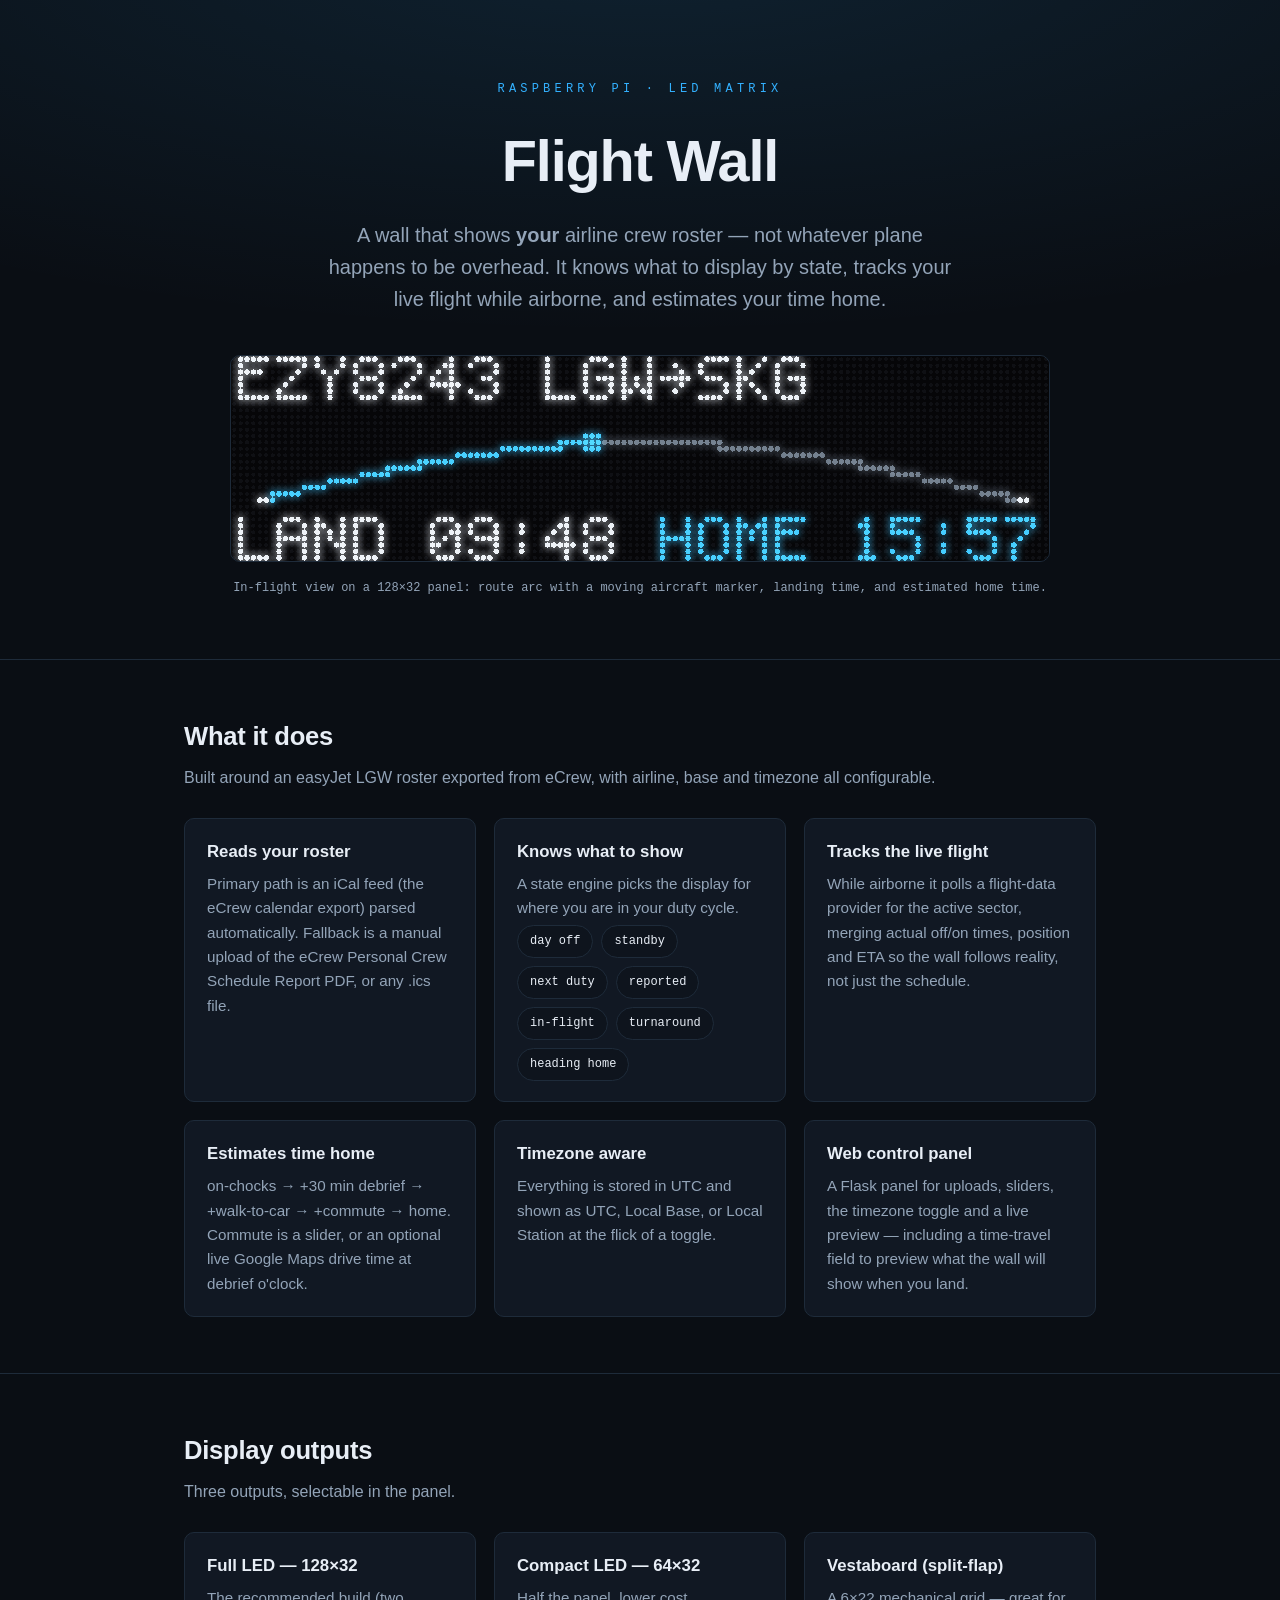
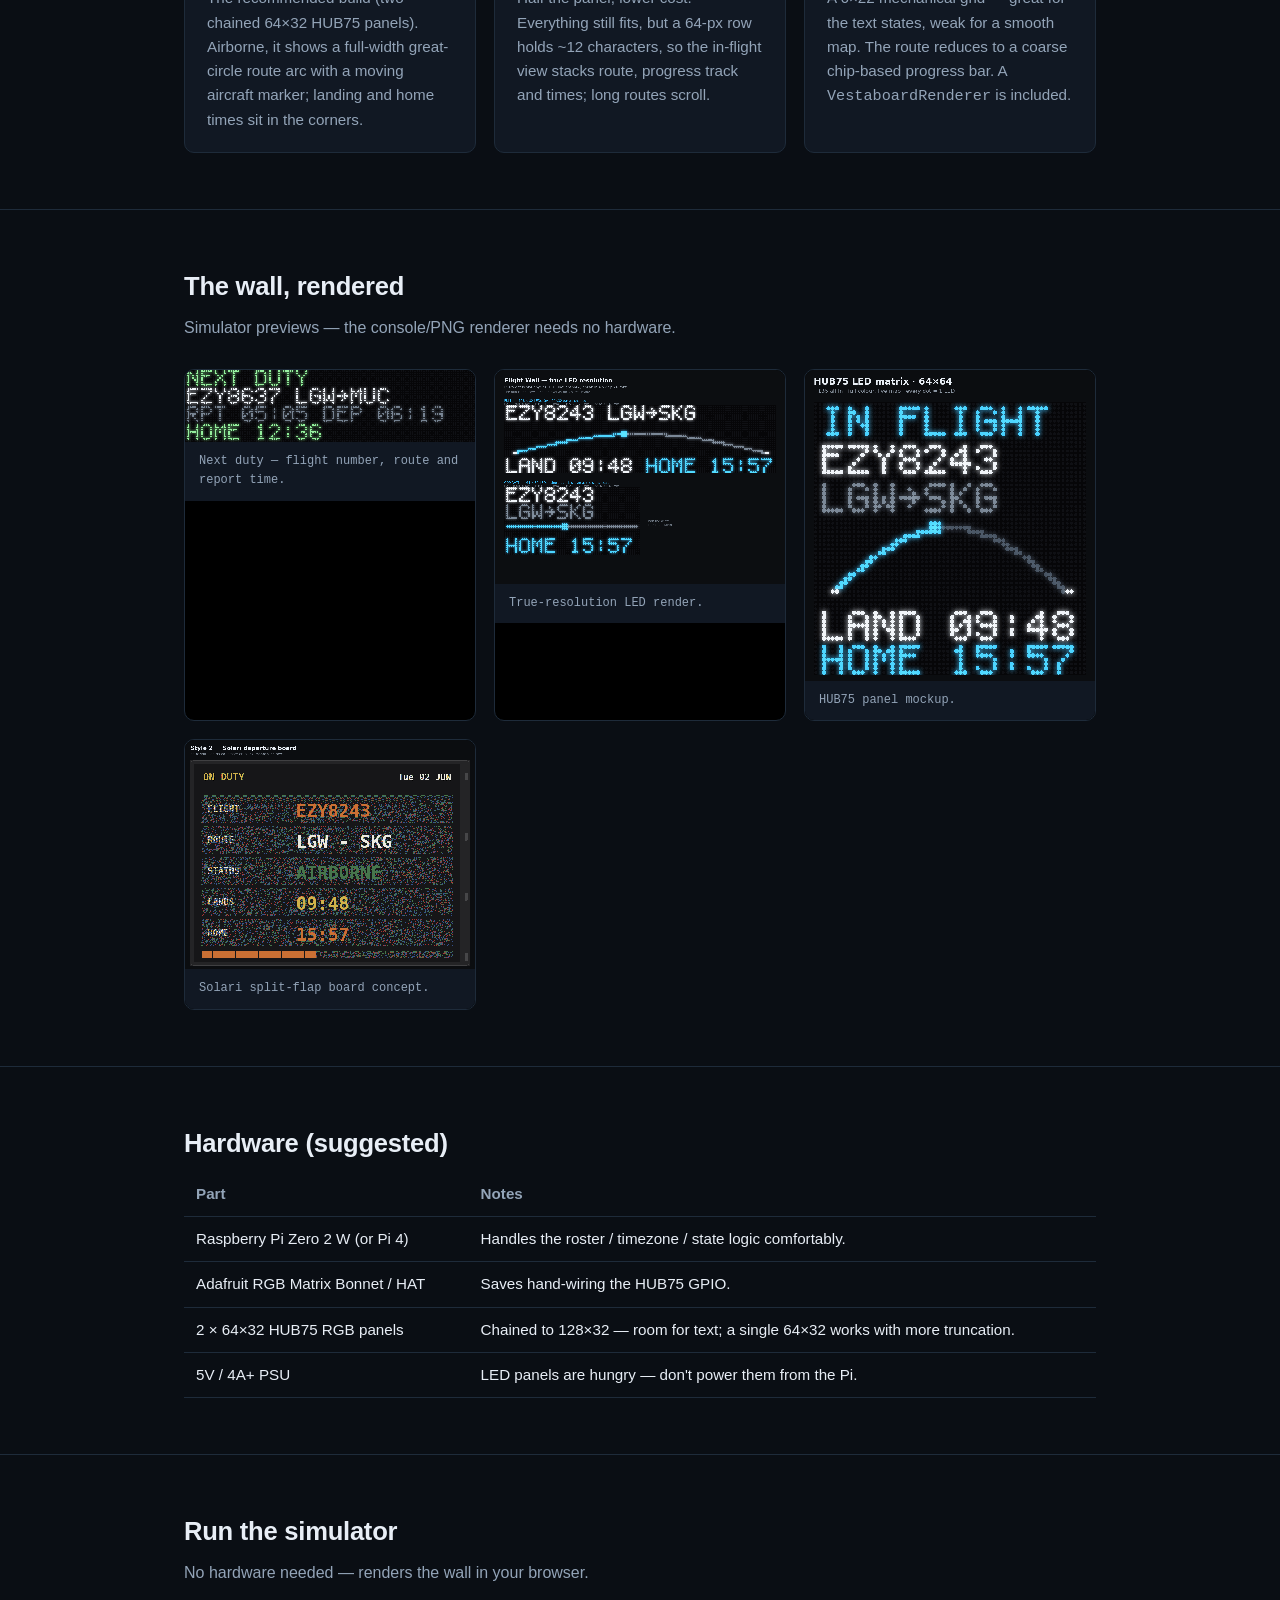
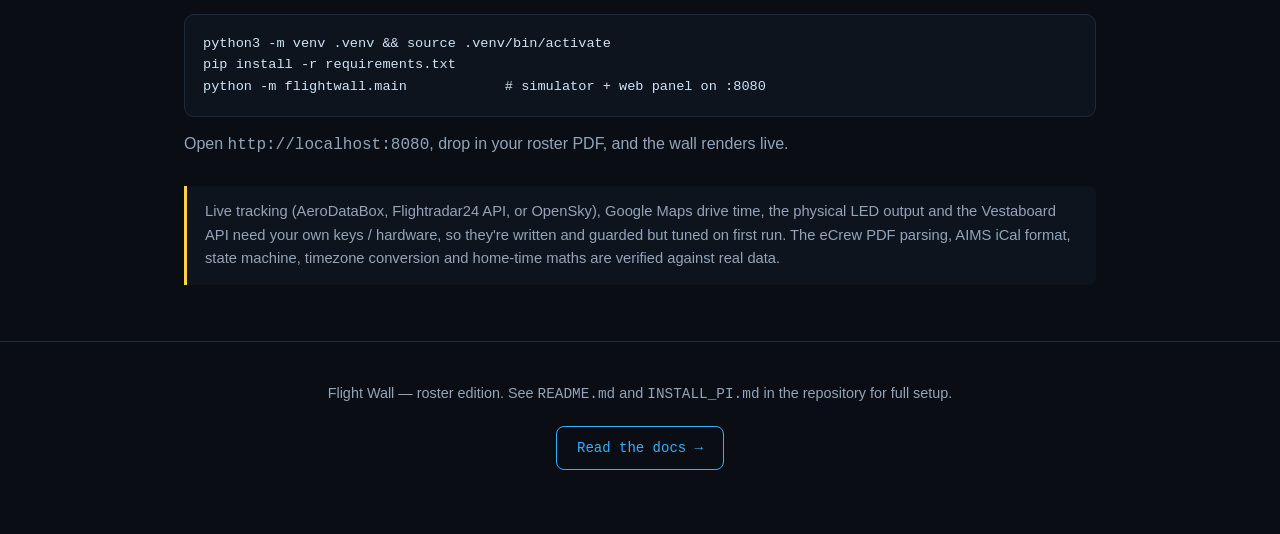
==== index.html @ 9d0b5948 "Add project source and GitHub Pages landing page" ====
<!DOCTYPE html>
<html lang="en">
<head>
<meta charset="utf-8">
<meta name="viewport" content="width=device-width, initial-scale=1">
<title>Flight Wall — roster edition</title>
<meta name="description" content="A Raspberry Pi + LED-matrix wall that shows your airline crew roster, tracks your live flight, and estimates your time home.">
<style>
  :root{
    --bg:#0a0e14; --panel:#111823; --panel2:#0e141d; --line:#1e2b3a;
    --text:#e8eef6; --muted:#93a4b8; --accent:#33b1ff; --accent2:#ffd23f;
    --mono:"SFMono-Regular",Consolas,"Liberation Mono",Menlo,monospace;
  }
  *{box-sizing:border-box}
  body{margin:0;background:var(--bg);color:var(--text);
    font-family:-apple-system,BlinkMacSystemFont,"Segoe UI",Roboto,Helvetica,Arial,sans-serif;
    line-height:1.6;-webkit-font-smoothing:antialiased}
  a{color:var(--accent);text-decoration:none}
  a:hover{text-decoration:underline}
  .wrap{max-width:960px;margin:0 auto;padding:0 24px}
  header{padding:80px 0 48px;text-align:center;border-bottom:1px solid var(--line);
    background:radial-gradient(1200px 400px at 50% -10%,rgba(51,177,255,.12),transparent)}
  .eyebrow{font-family:var(--mono);letter-spacing:.35em;text-transform:uppercase;
    font-size:12px;color:var(--accent);margin-bottom:16px}
  h1{font-size:clamp(2.2rem,6vw,3.6rem);margin:0 0 12px;letter-spacing:-.02em}
  .tag{color:var(--muted);font-size:clamp(1rem,2.4vw,1.25rem);max-width:640px;margin:0 auto}
  .hero-shot{margin:40px auto 0;max-width:820px}
  .hero-shot img{width:100%;border-radius:10px;border:1px solid var(--line);
    image-rendering:pixelated;background:#000}
  .cap{font-family:var(--mono);font-size:12px;color:var(--muted);margin-top:10px;text-align:center}
  section{padding:56px 0;border-bottom:1px solid var(--line)}
  h2{font-size:1.6rem;margin:0 0 8px;letter-spacing:-.01em}
  .lead{color:var(--muted);margin:0 0 28px}
  .grid{display:grid;gap:18px;grid-template-columns:repeat(auto-fit,minmax(240px,1fr))}
  .card{background:var(--panel);border:1px solid var(--line);border-radius:10px;padding:20px 22px}
  .card h3{margin:0 0 6px;font-size:1.05rem}
  .card p{margin:0;color:var(--muted);font-size:.95rem}
  .states{display:flex;flex-wrap:wrap;gap:8px;margin-top:4px}
  .chip{font-family:var(--mono);font-size:12px;color:var(--text);background:var(--panel2);
    border:1px solid var(--line);border-radius:999px;padding:6px 12px}
  .shots{display:grid;gap:18px;grid-template-columns:repeat(auto-fit,minmax(280px,1fr))}
  .shot{background:#000;border:1px solid var(--line);border-radius:10px;overflow:hidden}
  .shot img{width:100%;display:block;image-rendering:pixelated}
  .shot .cap{margin:0;padding:10px 14px;text-align:left;background:var(--panel)}
  table{width:100%;border-collapse:collapse;font-size:.95rem}
  td,th{text-align:left;padding:10px 12px;border-bottom:1px solid var(--line);vertical-align:top}
  th{color:var(--muted);font-weight:600}
  code,pre{font-family:var(--mono)}
  pre{background:var(--panel2);border:1px solid var(--line);border-radius:10px;
    padding:18px;overflow:auto;font-size:.85rem;color:#cfe3f5}
  .outputs{display:grid;gap:18px;grid-template-columns:repeat(auto-fit,minmax(240px,1fr))}
  .note{background:var(--panel2);border-left:3px solid var(--accent2);
    padding:14px 18px;border-radius:0 8px 8px 0;color:var(--muted);font-size:.92rem}
  footer{padding:40px 0 64px;color:var(--muted);font-size:.9rem;text-align:center}
  .cta{display:inline-block;margin-top:20px;font-family:var(--mono);font-size:14px;
    border:1px solid var(--accent);color:var(--accent);padding:10px 20px;border-radius:8px}
  .cta:hover{background:var(--accent);color:#04121e;text-decoration:none}
</style>
</head>
<body>
<header>
  <div class="wrap">
    <div class="eyebrow">Raspberry Pi &middot; LED Matrix</div>
    <h1>Flight&nbsp;Wall</h1>
    <p class="tag">A wall that shows <strong>your</strong> airline crew roster &mdash; not whatever
      plane happens to be overhead. It knows what to display by state, tracks your live flight while
      airborne, and estimates your time home.</p>
    <div class="hero-shot">
      <img src="assets/full_128x32_inflight.png" alt="Full 128x32 LED matrix showing flight EZY8243 LGW to SKG in flight, with a route arc, LAND 09:48 and HOME 15:57">
      <p class="cap">In-flight view on a 128&times;32 panel: route arc with a moving aircraft marker, landing time, and estimated home time.</p>
    </div>
  </div>
</header>

<section>
  <div class="wrap">
    <h2>What it does</h2>
    <p class="lead">Built around an easyJet LGW roster exported from eCrew, with airline, base and timezone all configurable.</p>
    <div class="grid">
      <div class="card">
        <h3>Reads your roster</h3>
        <p>Primary path is an iCal feed (the eCrew calendar export) parsed automatically. Fallback is a manual upload of the eCrew Personal Crew Schedule Report PDF, or any .ics file.</p>
      </div>
      <div class="card">
        <h3>Knows what to show</h3>
        <p>A state engine picks the display for where you are in your duty cycle.</p>
        <div class="states">
          <span class="chip">day off</span><span class="chip">standby</span>
          <span class="chip">next duty</span><span class="chip">reported</span>
          <span class="chip">in-flight</span><span class="chip">turnaround</span>
          <span class="chip">heading home</span>
        </div>
      </div>
      <div class="card">
        <h3>Tracks the live flight</h3>
        <p>While airborne it polls a flight-data provider for the active sector, merging actual off/on times, position and ETA so the wall follows reality, not just the schedule.</p>
      </div>
      <div class="card">
        <h3>Estimates time home</h3>
        <p>on-chocks &rarr; +30&nbsp;min debrief &rarr; +walk-to-car &rarr; +commute &rarr; home. Commute is a slider, or an optional live Google Maps drive time at debrief o'clock.</p>
      </div>
      <div class="card">
        <h3>Timezone aware</h3>
        <p>Everything is stored in UTC and shown as UTC, Local Base, or Local Station at the flick of a toggle.</p>
      </div>
      <div class="card">
        <h3>Web control panel</h3>
        <p>A Flask panel for uploads, sliders, the timezone toggle and a live preview &mdash; including a time-travel field to preview what the wall will show when you land.</p>
      </div>
    </div>
  </div>
</section>

<section>
  <div class="wrap">
    <h2>Display outputs</h2>
    <p class="lead">Three outputs, selectable in the panel.</p>
    <div class="outputs">
      <div class="card">
        <h3>Full LED &mdash; 128&times;32</h3>
        <p>The recommended build (two chained 64&times;32 HUB75 panels). Airborne, it shows a full-width great-circle route arc with a moving aircraft marker; landing and home times sit in the corners.</p>
      </div>
      <div class="card">
        <h3>Compact LED &mdash; 64&times;32</h3>
        <p>Half the panel, lower cost. Everything still fits, but a 64&#8209;px row holds ~12 characters, so the in-flight view stacks route, progress track and times; long routes scroll.</p>
      </div>
      <div class="card">
        <h3>Vestaboard (split-flap)</h3>
        <p>A 6&times;22 mechanical grid &mdash; great for the text states, weak for a smooth map. The route reduces to a coarse chip-based progress bar. A <code>VestaboardRenderer</code> is included.</p>
      </div>
    </div>
  </div>
</section>

<section>
  <div class="wrap">
    <h2>The wall, rendered</h2>
    <p class="lead">Simulator previews &mdash; the console/PNG renderer needs no hardware.</p>
    <div class="shots">
      <div class="shot">
        <img src="assets/full_128x32_nextduty.png" alt="LED matrix next-duty view">
        <p class="cap">Next duty &mdash; flight number, route and report time.</p>
      </div>
      <div class="shot">
        <img src="assets/led_true_resolution.png" alt="True-resolution LED render">
        <p class="cap">True-resolution LED render.</p>
      </div>
      <div class="shot">
        <img src="assets/mock_1_hub75_64x64.png" alt="HUB75 64x64 panel mockup">
        <p class="cap">HUB75 panel mockup.</p>
      </div>
      <div class="shot">
        <img src="assets/epaper_2_solari_board.png" alt="Solari split-flap style board concept">
        <p class="cap">Solari split-flap board concept.</p>
      </div>
    </div>
  </div>
</section>

<section>
  <div class="wrap">
    <h2>Hardware (suggested)</h2>
    <table>
      <tr><th>Part</th><th>Notes</th></tr>
      <tr><td>Raspberry Pi Zero 2 W (or Pi 4)</td><td>Handles the roster / timezone / state logic comfortably.</td></tr>
      <tr><td>Adafruit RGB Matrix Bonnet / HAT</td><td>Saves hand-wiring the HUB75 GPIO.</td></tr>
      <tr><td>2 &times; 64&times;32 HUB75 RGB panels</td><td>Chained to 128&times;32 &mdash; room for text; a single 64&times;32 works with more truncation.</td></tr>
      <tr><td>5V / 4A+ PSU</td><td>LED panels are hungry &mdash; don't power them from the Pi.</td></tr>
    </table>
  </div>
</section>

<section>
  <div class="wrap">
    <h2>Run the simulator</h2>
    <p class="lead">No hardware needed &mdash; renders the wall in your browser.</p>
<pre>python3 -m venv .venv &amp;&amp; source .venv/bin/activate
pip install -r requirements.txt
python -m flightwall.main            # simulator + web panel on :8080</pre>
    <p class="lead">Open <code>http://localhost:8080</code>, drop in your roster PDF, and the wall renders live.</p>
    <div class="note">Live tracking (AeroDataBox, Flightradar24 API, or OpenSky), Google Maps drive time,
      the physical LED output and the Vestaboard API need your own keys / hardware, so they're
      written and guarded but tuned on first run. The eCrew PDF parsing, AIMS iCal format, state
      machine, timezone conversion and home-time maths are verified against real data.</div>
  </div>
</section>

<footer>
  <div class="wrap">
    Flight Wall &mdash; roster edition. See <code>README.md</code> and <code>INSTALL_PI.md</code> in the repository for full setup.
    <br><a class="cta" href="README.md">Read the docs &rarr;</a>
  </div>
</footer>
</body>
</html>
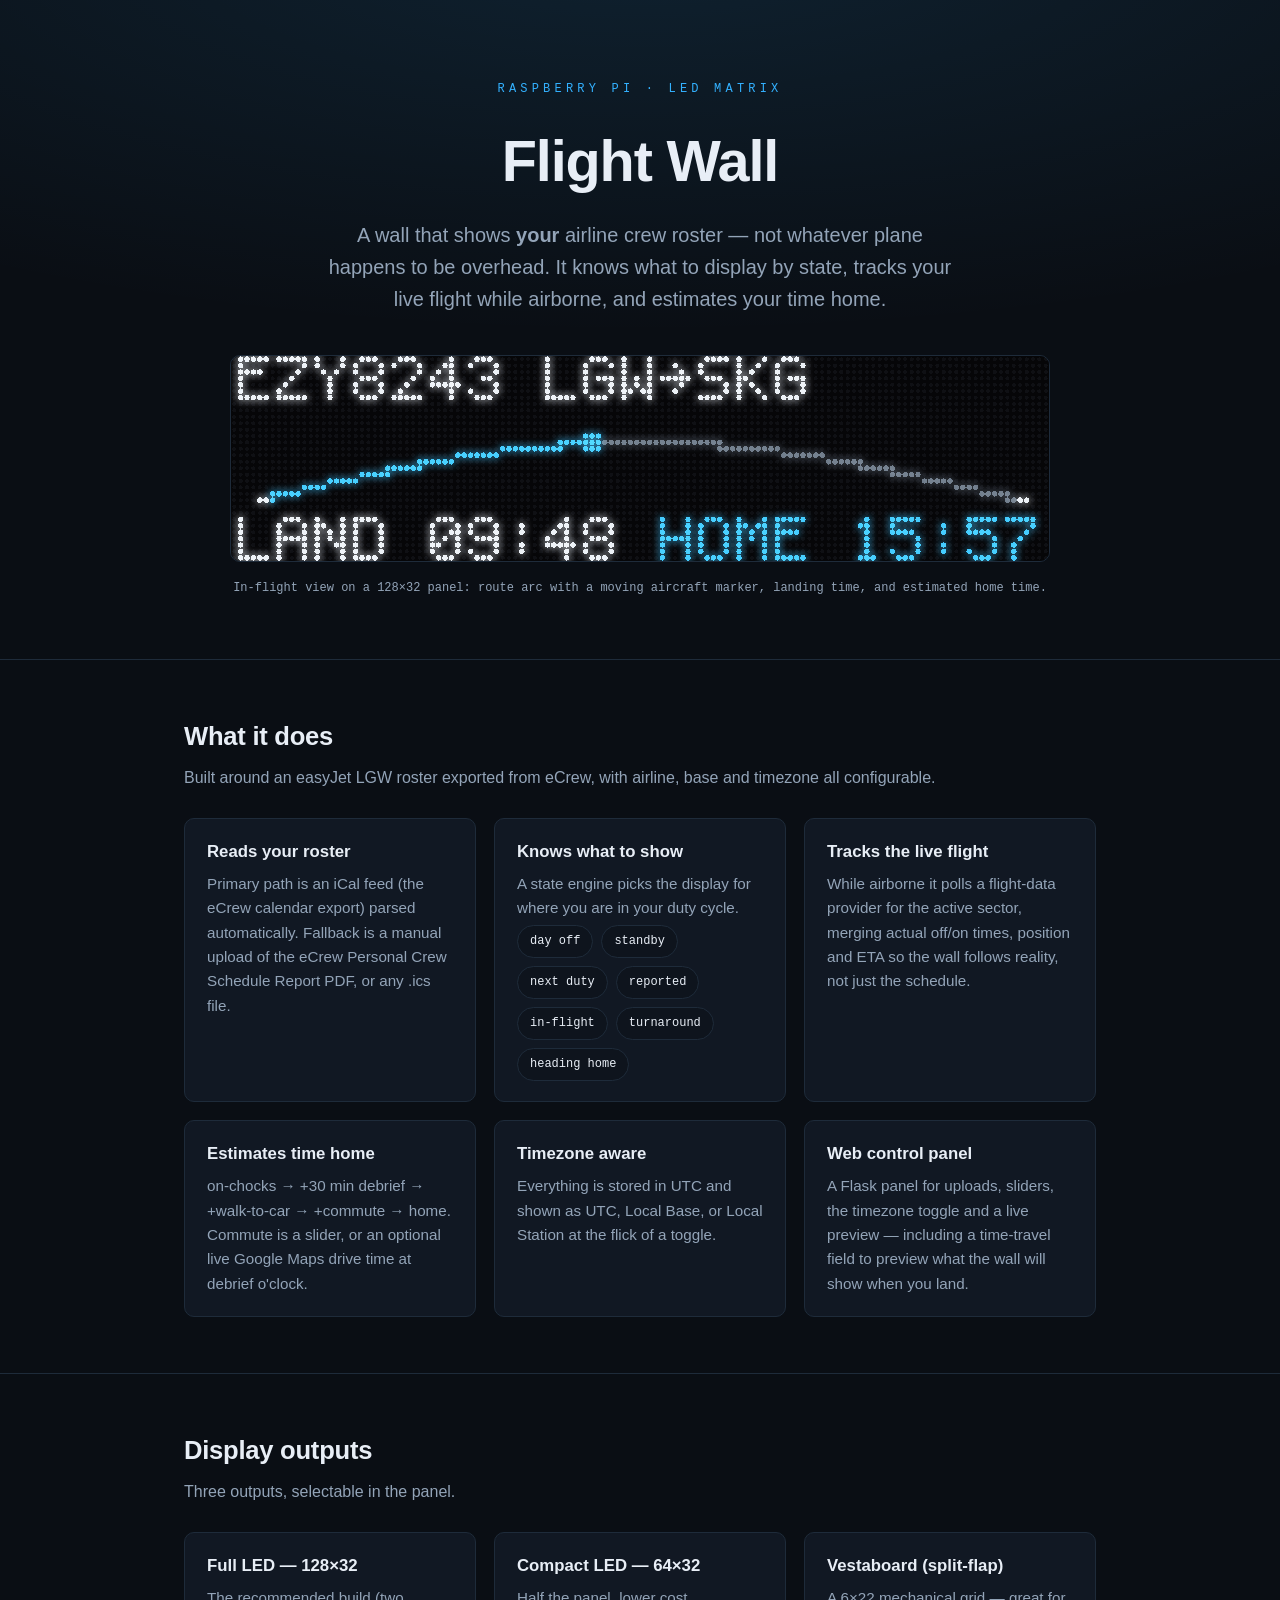
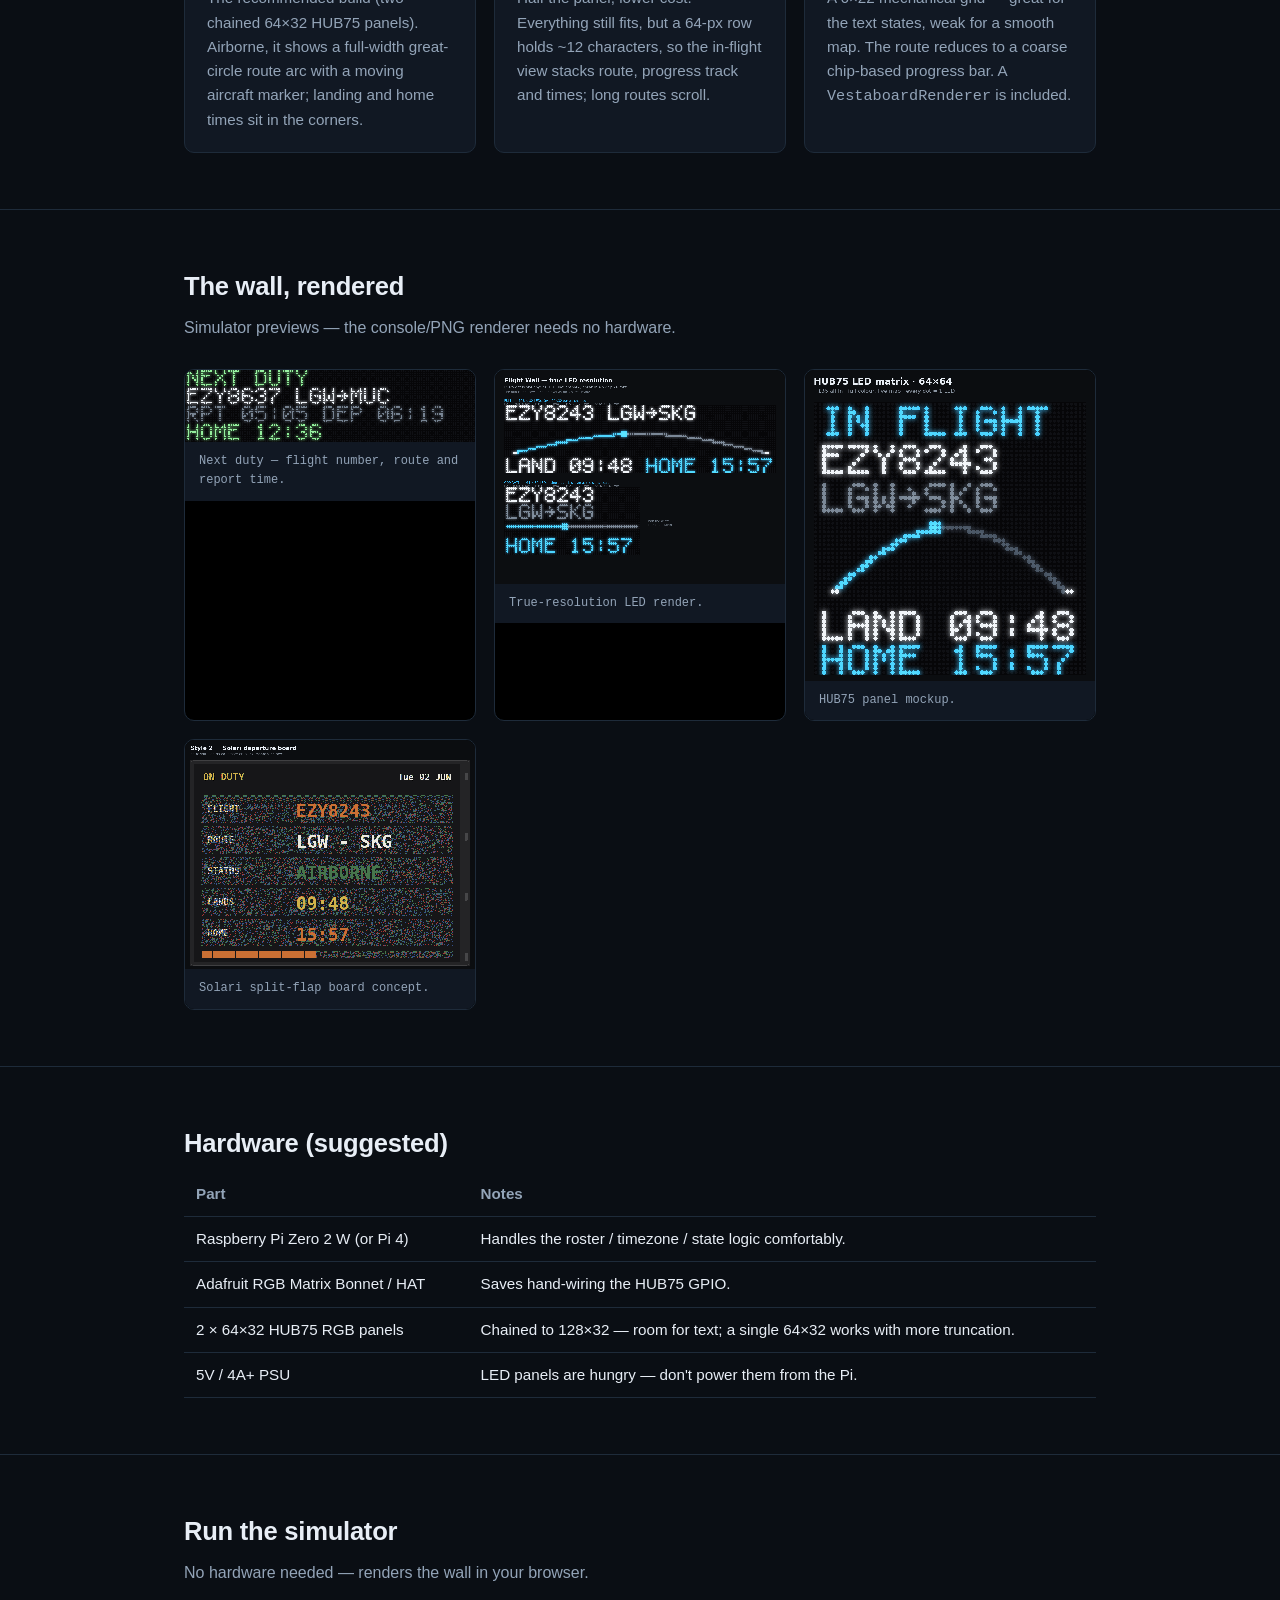
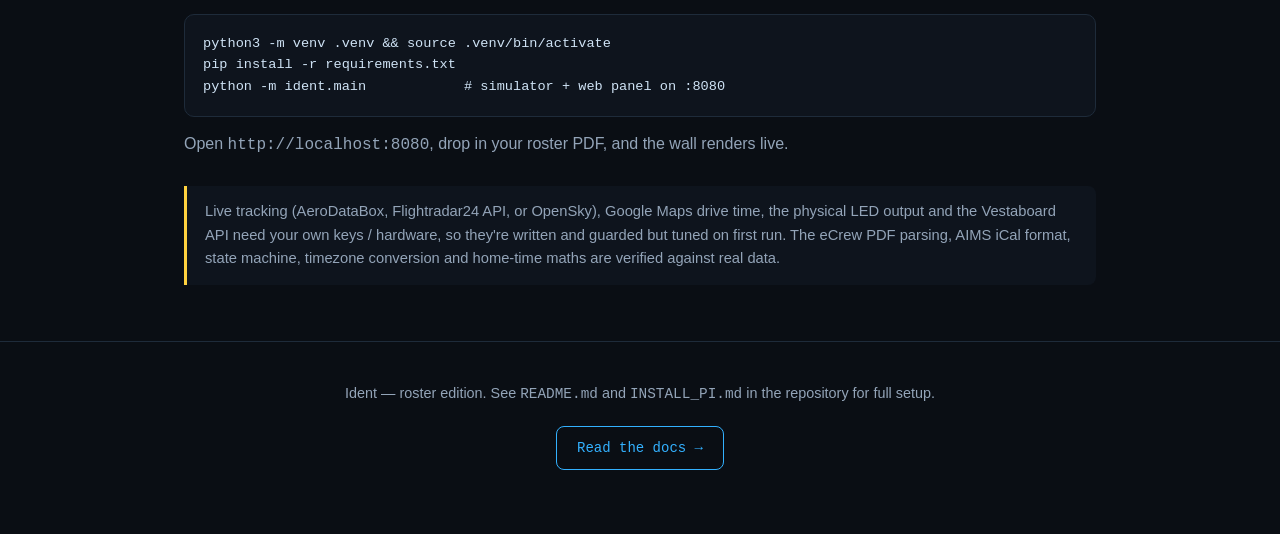
==== commit 9e6089b1: "Rename project to Ident (v4.0.0) Breaking change: the Python package, data directory, systemd servic" ====
--- a/index.html
+++ b/index.html
@@ -3,7 +3,7 @@
 <head>
 <meta charset="utf-8">
 <meta name="viewport" content="width=device-width, initial-scale=1">
-<title>Flight Wall — roster edition</title>
+<title>Ident — roster edition</title>
 <meta name="description" content="A Raspberry Pi + LED-matrix wall that shows your airline crew roster, tracks your live flight, and estimates your time home.">
 <style>
   :root{
@@ -176,7 +176,7 @@
     <p class="lead">No hardware needed &mdash; renders the wall in your browser.</p>
 <pre>python3 -m venv .venv &amp;&amp; source .venv/bin/activate
 pip install -r requirements.txt
-python -m flightwall.main            # simulator + web panel on :8080</pre>
+python -m ident.main            # simulator + web panel on :8080</pre>
     <p class="lead">Open <code>http://localhost:8080</code>, drop in your roster PDF, and the wall renders live.</p>
     <div class="note">Live tracking (AeroDataBox, Flightradar24 API, or OpenSky), Google Maps drive time,
       the physical LED output and the Vestaboard API need your own keys / hardware, so they're
@@ -187,7 +187,7 @@
 
 <footer>
   <div class="wrap">
-    Flight Wall &mdash; roster edition. See <code>README.md</code> and <code>INSTALL_PI.md</code> in the repository for full setup.
+    Ident &mdash; roster edition. See <code>README.md</code> and <code>INSTALL_PI.md</code> in the repository for full setup.
     <br><a class="cta" href="README.md">Read the docs &rarr;</a>
   </div>
 </footer>
